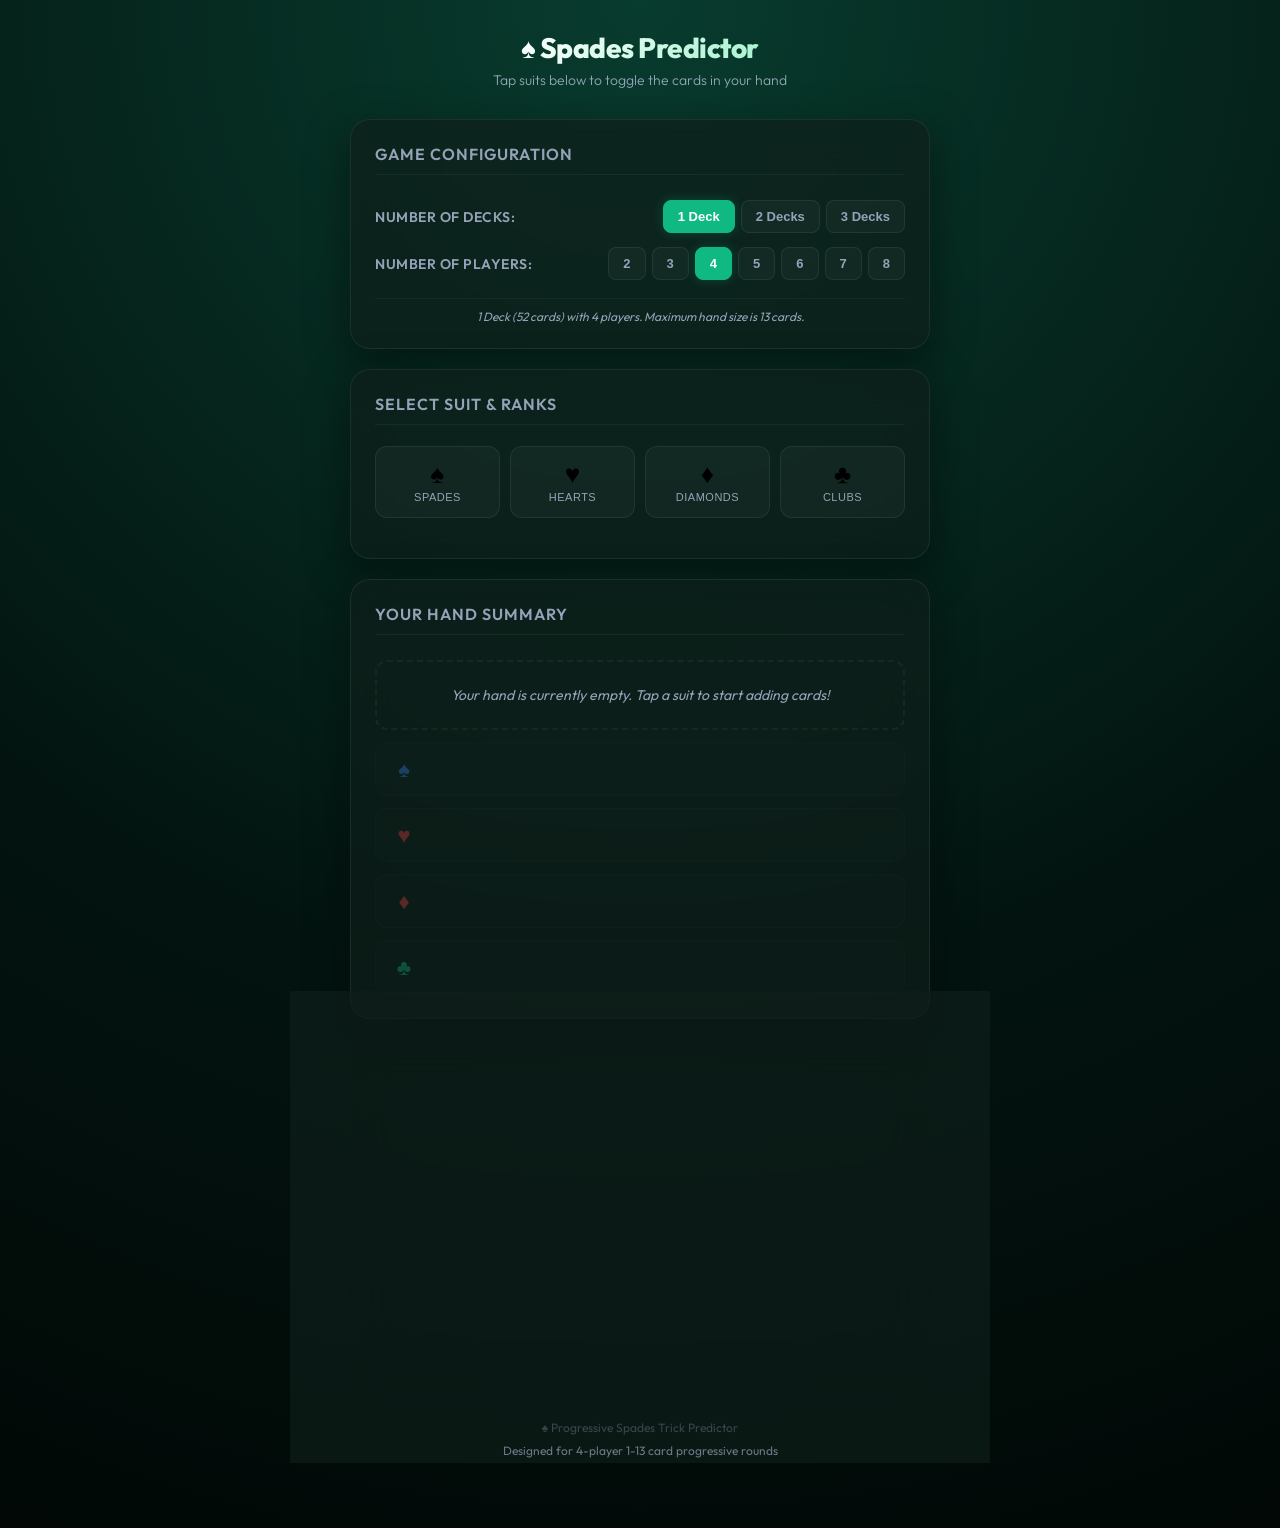
==== index.html @ edbacaac "Add multi-deck and multi-player game configuration support with dynamically scaled heuristics" ====
<!DOCTYPE html>
<html lang="en">
<head>
  <meta charset="UTF-8" />
  <meta name="viewport" content="width=device-width, initial-scale=1.0, maximum-scale=1.0, user-scalable=no" />
  <meta name="theme-color" content="#031510" />
  <title>Spades Trick Predictor</title>
  <link rel="stylesheet" href="styles.css" />
  <link rel="icon" href="data:image/svg+xml,<svg xmlns=%22http://www.w3.org/2000/svg%22 viewBox=%220 0 100 100%22><text y=%22.9em%22 font-size=%2290%22>♠️</text></svg>" />
</head>
<body>
  <main class="container">
    <header>
      <h1>♠ Spades Predictor</h1>
      <p>Tap suits below to toggle the cards in your hand</p>
    </header>

    <!-- Game Configuration Settings -->
    <section class="card-panel">
      <h2 class="panel-title">Game Configuration</h2>
      <div class="settings-panel">
        <div class="settings-row">
          <span class="settings-label">Number of Decks:</span>
          <div class="settings-pills" id="deckPills">
            <button class="settings-pill-btn active" data-decks="1">1 Deck</button>
            <button class="settings-pill-btn" data-decks="2">2 Decks</button>
            <button class="settings-pill-btn" data-decks="3">3 Decks</button>
          </div>
        </div>
        
        <div class="settings-row">
          <span class="settings-label">Number of Players:</span>
          <div class="settings-pills" id="playerPills">
            <button class="settings-pill-btn" data-players="2">2</button>
            <button class="settings-pill-btn" data-players="3">3</button>
            <button class="settings-pill-btn active" data-players="4">4</button>
            <button class="settings-pill-btn" data-players="5">5</button>
            <button class="settings-pill-btn" data-players="6">6</button>
            <button class="settings-pill-btn" data-players="7">7</button>
            <button class="settings-pill-btn" data-players="8">8</button>
          </div>
        </div>
        
        <div id="settingsInfo" class="settings-info">
          1 Deck (52 cards) with 4 players. Maximum hand size is 13 cards.
        </div>
      </div>
    </section>

    <!-- Card Input Selector Grid -->
    <section class="card-panel selector-section">
      <h2 class="panel-title">Select Suit & Ranks</h2>
      
      <!-- 4 Suit Row Buttons -->
      <div class="suit-tab-container">
        <button id="tabS" class="suit-tab-btn spade" data-suit="S" aria-label="Select Spades">
          <span class="suit-icon">♠</span>
          <span class="suit-label">Spades</span>
        </button>
        <button id="tabH" class="suit-tab-btn heart" data-suit="H" aria-label="Select Hearts">
          <span class="suit-icon">♥</span>
          <span class="suit-label">Hearts</span>
        </button>
        <button id="tabD" class="suit-tab-btn diamond" data-suit="D" aria-label="Select Diamonds">
          <span class="suit-icon">♦</span>
          <span class="suit-label">Diamonds</span>
        </button>
        <button id="tabC" class="suit-tab-btn club" data-suit="C" aria-label="Select Clubs">
          <span class="suit-icon">♣</span>
          <span class="suit-label">Clubs</span>
        </button>
      </div>

      <!-- Ranks Drawer Container -->
      <div id="ranksDrawer" class="ranks-drawer">
        <div class="drawer-info">
          <span id="activeSuitText">Configure Suit</span>
          <span>Tap ranks to toggle</span>
        </div>
        
        <!-- 13 Card Ranks Grid -->
        <div class="ranks-grid">
          <button class="rank-pill" data-rank="A">A<span class="rank-badge"></span></button>
          <button class="rank-pill" data-rank="K">K<span class="rank-badge"></span></button>
          <button class="rank-pill" data-rank="Q">Q<span class="rank-badge"></span></button>
          <button class="rank-pill" data-rank="J">J<span class="rank-badge"></span></button>
          <button class="rank-pill" data-rank="10">10<span class="rank-badge"></span></button>
          <button class="rank-pill" data-rank="9">9<span class="rank-badge"></span></button>
          <button class="rank-pill" data-rank="8">8<span class="rank-badge"></span></button>
          <button class="rank-pill" data-rank="7">7<span class="rank-badge"></span></button>
          <button class="rank-pill" data-rank="6">6<span class="rank-badge"></span></button>
          <button class="rank-pill" data-rank="5">5<span class="rank-badge"></span></button>
          <button class="rank-pill" data-rank="4">4<span class="rank-badge"></span></button>
          <button class="rank-pill" data-rank="3">3<span class="rank-badge"></span></button>
          <button class="rank-pill" data-rank="2">2<span class="rank-badge"></span></button>
          
          <!-- None / Clear Suit Button (14th Option) -->
          <button id="nonePill" class="rank-pill none-pill">Select None</button>
        </div>
      </div>
    </section>

    <!-- Hand Summary Dashboard -->
    <section class="card-panel">
      <h2 class="panel-title">Your Hand Summary</h2>
      <div id="handDashboard" class="hand-dashboard">
        <!-- Placeholder when hand is empty -->
        <div id="emptyPlaceholder" class="hand-empty-placeholder">
          Your hand is currently empty. Tap a suit to start adding cards!
        </div>
        
        <!-- Individual suit rows (hidden or structured dynamically) -->
        <div id="suitRowS" class="hand-suit-row empty hidden" data-suit="S">
          <div class="hand-suit-badge suit-S">♠</div>
          <div id="suitChipsS" class="hand-suit-chips"></div>
        </div>
        
        <div id="suitRowH" class="hand-suit-row empty hidden" data-suit="H">
          <div class="hand-suit-badge suit-H">♥</div>
          <div id="suitChipsH" class="hand-suit-chips"></div>
        </div>
        
        <div id="suitRowD" class="hand-suit-row empty hidden" data-suit="D">
          <div class="hand-suit-badge suit-D">♦</div>
          <div id="suitChipsD" class="hand-suit-chips"></div>
        </div>
        
        <div id="suitRowC" class="hand-suit-row empty hidden" data-suit="C">
          <div class="hand-suit-badge suit-C">♣</div>
          <div id="suitChipsC" class="hand-suit-chips"></div>
        </div>
      </div>
    </section>

    <!-- Dynamic Trick Prediction Panel -->
    <section class="card-panel">
      <h2 class="panel-title">Real-Time Prediction</h2>
      
      <div class="prediction-head">
        <div id="predictionCircle" class="prediction-circle">
          <div id="predTricks" class="prediction-number">—</div>
          <div class="prediction-subtext">Tricks</div>
        </div>
        
        <div class="prediction-summary">
          <span id="confidencePill" class="confidence-pill low">No Bid</span>
          <div class="stats-row">
            <span>Hand size: <strong id="handSize">0</strong></span>
            <span>Spades: <strong id="spadeCount">0</strong></span>
          </div>
        </div>
      </div>
      
      <h3 class="panel-title" style="margin-top: 10px; border-bottom: none; font-size: 14px;">Prediction Logic Breakdown</h3>
      <ul id="reasoningList" class="reasoning-list">
        <li class="empty-reason">Select cards above to calculate your expected Progressive Spades bid.</li>
      </ul>
    </section>

    <footer>
      <div>♠ Progressive Spades Trick Predictor</div>
      <div style="margin-top: 4px; opacity: 0.7;">Designed for 4-player 1-13 card progressive rounds</div>
    </footer>
  </main>

  <script src="app.js"></script>
</body>
</html>
---- styles.css ----
/* Custom Premium Typography & Visual Design System */
@import url('https://fonts.googleapis.com/css2?family=Outfit:wght@300;400;500;600;700;800&display=swap');

:root {
  /* Color Palette (Sleek Dark Velvet-Table HSL Theme) */
  --bg: #031510;
  --bg-gradient: radial-gradient(circle at top, #083c2e 0%, #031410 60%, #010806 100%);
  --card-bg: rgba(15, 30, 26, 0.7);
  --card-glow: 0 12px 40px rgba(0, 0, 0, 0.5), 0 0 30px rgba(16, 185, 129, 0.05);
  --border: rgba(255, 255, 255, 0.07);
  --border-hover: rgba(255, 255, 255, 0.15);
  --text: #f8fafc;
  --text-muted: #94a3b8;
  
  /* Brand/Suit Colors */
  --accent: #10b981; /* Glowing Emerald */
  --accent-hover: #34d399;
  
  --suit-spade: #3b82f6; /* Electric Blue for Spades */
  --suit-spade-bg: rgba(59, 130, 246, 0.15);
  --suit-spade-border: rgba(59, 130, 246, 0.3);
  
  --suit-club: #10b981; /* Neon Emerald for Clubs */
  --suit-club-bg: rgba(16, 185, 129, 0.15);
  --suit-club-border: rgba(16, 185, 129, 0.3);
  
  --suit-red: #ef4444; /* Vibrant Crimson for Hearts/Diamonds */
  --suit-red-bg: rgba(239, 68, 68, 0.15);
  --suit-red-border: rgba(239, 68, 68, 0.3);
  
  --gold: #fbbf24; /* Amber Gold for Predictions */
  --danger: #ef4444;
  
  --radius-lg: 20px;
  --radius-md: 12px;
  --radius-sm: 8px;
  
  --transition-fast: 0.15s ease;
  --transition-normal: 0.25s cubic-bezier(0.4, 0, 0.2, 1);
}

* {
  box-sizing: border-box;
  margin: 0;
  padding: 0;
}

body {
  font-family: 'Outfit', -apple-system, BlinkMacSystemFont, "Segoe UI", Roboto, sans-serif;
  background: var(--bg);
  background-image: var(--bg-gradient);
  color: var(--text);
  min-height: 100vh;
  display: flex;
  justify-content: center;
  align-items: flex-start;
  -webkit-tap-highlight-color: transparent;
  padding: 20px 10px 60px;
}

/* Base Layout Container */
.container {
  width: 100%;
  max-width: 580px;
  display: flex;
  flex-direction: column;
  gap: 20px;
}

/* Premium Header styling */
header {
  text-align: center;
  padding: 10px 0;
  display: flex;
  flex-direction: column;
  align-items: center;
  gap: 6px;
}

header h1 {
  font-size: 28px;
  font-weight: 800;
  letter-spacing: -0.5px;
  background: linear-gradient(135deg, #ffffff 0%, #a7f3d0 100%);
  -webkit-background-clip: text;
  -webkit-text-fill-color: transparent;
  display: flex;
  align-items: center;
  gap: 8px;
}

header p {
  font-size: 14px;
  color: var(--text-muted);
  font-weight: 300;
}

/* Glassmorphic Card Panel */
.card-panel {
  background: var(--card-bg);
  border: 1px solid var(--border);
  border-radius: var(--radius-lg);
  padding: 24px;
  box-shadow: var(--card-glow);
  backdrop-filter: blur(20px);
  -webkit-backdrop-filter: blur(20px);
  display: flex;
  flex-direction: column;
  gap: 20px;
  transition: border-color var(--transition-normal);
}

.card-panel:hover {
  border-color: var(--border-hover);
}

.panel-title {
  font-size: 16px;
  font-weight: 600;
  text-transform: uppercase;
  letter-spacing: 1px;
  color: var(--text-muted);
  border-bottom: 1px solid rgba(255, 255, 255, 0.05);
  padding-bottom: 10px;
  margin-bottom: 5px;
}

/* Hand Summary Dashboard */
.hand-dashboard {
  display: flex;
  flex-direction: column;
  gap: 12px;
}

.hand-empty-placeholder {
  text-align: center;
  padding: 24px;
  border: 2px dashed rgba(255, 255, 255, 0.05);
  border-radius: var(--radius-md);
  color: var(--text-muted);
  font-size: 14px;
  font-style: italic;
}

.hand-suit-row {
  display: flex;
  align-items: center;
  gap: 14px;
  padding: 8px 12px;
  background: rgba(255, 255, 255, 0.02);
  border: 1px solid rgba(255, 255, 255, 0.03);
  border-radius: var(--radius-md);
  min-height: 54px;
}

.hand-suit-row.empty {
  opacity: 0.35;
}

.hand-suit-badge {
  font-size: 22px;
  font-weight: 700;
  width: 32px;
  display: flex;
  justify-content: center;
  align-items: center;
}

.hand-suit-badge.suit-S { color: var(--suit-spade); }
.hand-suit-badge.suit-H { color: var(--suit-red); }
.hand-suit-badge.suit-D { color: var(--suit-red); }
.hand-suit-badge.suit-C { color: var(--suit-club); }

.hand-suit-chips {
  display: flex;
  flex-wrap: wrap;
  gap: 6px;
  flex: 1;
}

/* Dynamic Glowing Card Chips */
.card-chip {
  padding: 6px 10px;
  background: rgba(255, 255, 255, 0.04);
  border: 1px solid var(--border);
  color: var(--text);
  font-size: 13px;
  font-weight: 600;
  border-radius: var(--radius-sm);
  display: flex;
  align-items: center;
  gap: 4px;
  animation: popIn 0.25s cubic-bezier(0.34, 1.56, 0.64, 1);
  box-shadow: 0 2px 8px rgba(0, 0, 0, 0.2);
}

.card-chip.spade {
  background: var(--suit-spade-bg);
  border-color: var(--suit-spade-border);
  box-shadow: 0 0 10px rgba(59, 130, 246, 0.1);
}

.card-chip.club {
  background: var(--suit-club-bg);
  border-color: var(--suit-club-border);
  box-shadow: 0 0 10px rgba(16, 185, 129, 0.1);
}

.card-chip.red {
  background: var(--suit-red-bg);
  border-color: var(--suit-red-border);
  box-shadow: 0 0 10px rgba(239, 68, 68, 0.1);
}

.card-chip.red .suit-symbol {
  color: var(--suit-red);
}

.card-chip.spade .suit-symbol {
  color: var(--suit-spade);
}

.card-chip.club .suit-symbol {
  color: var(--suit-club);
}

/* Interactive Card Input Section */
.selector-section {
  display: flex;
  flex-direction: column;
  gap: 16px;
}

/* 4 Suit Selector Row */
.suit-tab-container {
  display: grid;
  grid-template-columns: repeat(4, 1fr);
  gap: 10px;
}

.suit-tab-btn {
  background: rgba(255, 255, 255, 0.03);
  border: 1px solid var(--border);
  border-radius: var(--radius-md);
  padding: 14px 0;
  cursor: pointer;
  display: flex;
  flex-direction: column;
  align-items: center;
  gap: 4px;
  transition: all var(--transition-normal);
}

.suit-tab-btn .suit-icon {
  font-size: 26px;
  line-height: 1;
}

.suit-tab-btn .suit-label {
  font-size: 11px;
  font-weight: 500;
  text-transform: uppercase;
  letter-spacing: 0.5px;
  color: var(--text-muted);
}

.suit-tab-btn:hover {
  background: rgba(255, 255, 255, 0.06);
  border-color: var(--border-hover);
  transform: translateY(-2px);
}

/* Active states for suit tabs */
.suit-tab-btn.active.spade {
  background: var(--suit-spade-bg);
  border-color: var(--suit-spade);
  box-shadow: 0 0 20px rgba(59, 130, 246, 0.2);
}
.suit-tab-btn.active.spade .suit-icon, .suit-tab-btn.active.spade .suit-label {
  color: var(--suit-spade);
}

.suit-tab-btn.active.club {
  background: var(--suit-club-bg);
  border-color: var(--suit-club);
  box-shadow: 0 0 20px rgba(16, 185, 129, 0.2);
}
.suit-tab-btn.active.club .suit-icon, .suit-tab-btn.active.club .suit-label {
  color: var(--suit-club);
}

.suit-tab-btn.active.heart, .suit-tab-btn.active.diamond {
  background: var(--suit-red-bg);
  border-color: var(--suit-red);
  box-shadow: 0 0 20px rgba(239, 68, 68, 0.2);
}
.suit-tab-btn.active.heart .suit-icon, .suit-tab-btn.active.heart .suit-label,
.suit-tab-btn.active.diamond .suit-icon, .suit-tab-btn.active.diamond .suit-label {
  color: var(--suit-red);
}

/* Ranks Grid Drawer */
.ranks-drawer {
  overflow: hidden;
  max-height: 0;
  opacity: 0;
  transition: all var(--transition-normal);
  display: flex;
  flex-direction: column;
  gap: 14px;
}

.ranks-drawer.open {
  max-height: 400px;
  opacity: 1;
  padding-top: 10px;
}

.drawer-info {
  display: flex;
  justify-content: space-between;
  align-items: center;
  font-size: 13px;
  color: var(--text-muted);
}

.drawer-info span strong {
  color: var(--text);
}

.ranks-grid {
  display: grid;
  grid-template-columns: repeat(4, 1fr);
  gap: 8px;
}

/* Rank pill styles */
.rank-pill {
  background: rgba(255, 255, 255, 0.03);
  border: 1px solid var(--border);
  color: var(--text);
  font-size: 15px;
  font-weight: 600;
  padding: 12px 0;
  border-radius: var(--radius-md);
  cursor: pointer;
  transition: all var(--transition-fast);
  display: flex;
  justify-content: center;
  align-items: center;
  user-select: none;
  position: relative;
}

.rank-pill:hover {
  background: rgba(255, 255, 255, 0.07);
  border-color: var(--border-hover);
}

.rank-pill:active {
  transform: scale(0.95);
}

/* Active states for rank selectors matching the suit colors */
.ranks-drawer.spade .rank-pill.active {
  background: var(--suit-spade);
  border-color: var(--suit-spade);
  color: #fff;
  box-shadow: 0 0 15px rgba(59, 130, 246, 0.4);
}

.ranks-drawer.club .rank-pill.active {
  background: var(--suit-club);
  border-color: var(--suit-club);
  color: #fff;
  box-shadow: 0 0 15px rgba(16, 185, 129, 0.4);
}

.ranks-drawer.heart .rank-pill.active,
.ranks-drawer.diamond .rank-pill.active {
  background: var(--suit-red);
  border-color: var(--suit-red);
  color: #fff;
  box-shadow: 0 0 15px rgba(239, 68, 68, 0.4);
}

/* Special None option style */
.rank-pill.none-pill {
  grid-column: span 4;
  background: rgba(239, 68, 68, 0.08);
  border-color: rgba(239, 68, 68, 0.2);
  color: var(--danger);
  font-size: 14px;
  font-weight: 600;
  letter-spacing: 0.5px;
}

.rank-pill.none-pill:hover {
  background: rgba(239, 68, 68, 0.15);
  border-color: var(--danger);
}

/* Trick Predictions Visuals */
.prediction-head {
  display: flex;
  align-items: center;
  justify-content: space-between;
  gap: 16px;
  padding: 10px 0;
}

.prediction-circle {
  width: 90px;
  height: 90px;
  border-radius: 50%;
  background: radial-gradient(circle, rgba(16, 185, 129, 0.15) 0%, rgba(16, 185, 129, 0.02) 100%);
  border: 2px solid var(--accent);
  display: flex;
  flex-direction: column;
  justify-content: center;
  align-items: center;
  box-shadow: 0 0 25px rgba(16, 185, 129, 0.2);
  animation: pulseGlow 3s infinite alternate;
  flex-shrink: 0;
}

.prediction-circle.has-bid {
  border-color: var(--gold);
  background: radial-gradient(circle, rgba(251, 191, 36, 0.15) 0%, rgba(251, 191, 36, 0.02) 100%);
  box-shadow: 0 0 25px rgba(251, 191, 36, 0.2);
}

.prediction-number {
  font-size: 38px;
  font-weight: 800;
  line-height: 1;
  color: var(--text);
}

.prediction-circle.has-bid .prediction-number {
  color: var(--gold);
}

.prediction-subtext {
  font-size: 10px;
  text-transform: uppercase;
  letter-spacing: 0.5px;
  color: var(--text-muted);
  margin-top: 2px;
}

.prediction-summary {
  display: flex;
  flex-direction: column;
  gap: 6px;
  flex: 1;
}

.confidence-pill {
  align-self: flex-start;
  font-size: 12px;
  font-weight: 600;
  padding: 4px 12px;
  border-radius: 999px;
  text-transform: uppercase;
  letter-spacing: 0.5px;
}

.confidence-pill.low {
  background: rgba(239, 68, 68, 0.15);
  border: 1px solid rgba(239, 68, 68, 0.3);
  color: #f87171;
}

.confidence-pill.med {
  background: rgba(251, 191, 36, 0.15);
  border: 1px solid rgba(251, 191, 36, 0.3);
  color: #fbbf24;
}

.confidence-pill.high {
  background: rgba(16, 185, 129, 0.15);
  border: 1px solid rgba(16, 185, 129, 0.3);
  color: #34d399;
}

.stats-row {
  display: flex;
  gap: 16px;
  font-size: 13px;
  color: var(--text-muted);
  margin-top: 4px;
}

.stats-row strong {
  color: var(--text);
}

/* Custom Reasoning List */
.reasoning-list {
  list-style: none;
  display: flex;
  flex-direction: column;
  gap: 8px;
  margin-top: 10px;
}

.reasoning-list li {
  font-size: 13.5px;
  line-height: 1.5;
  padding: 10px 14px;
  background: rgba(255, 255, 255, 0.02);
  border: 1px solid rgba(255, 255, 255, 0.04);
  border-left: 3px solid var(--accent);
  border-radius: var(--radius-sm);
  color: #e2e8f0;
  animation: slideIn 0.3s ease;
}

.reasoning-list li.trump-reason {
  border-left-color: var(--suit-spade);
}

.reasoning-list li.side-suit-reason {
  border-left-color: var(--suit-red);
}

.reasoning-list li.special-reason {
  border-left-color: var(--gold);
}

.reasoning-list li.empty-reason {
  border-left-color: var(--text-muted);
  color: var(--text-muted);
  font-style: italic;
  background: transparent;
  border-style: dashed;
  border-left-style: dashed;
}

/* Premium Footer */
footer {
  text-align: center;
  font-size: 12px;
  color: var(--text-muted);
  padding: 10px 0;
  display: flex;
  flex-direction: column;
  gap: 4px;
}

footer a {
  color: var(--accent);
  text-decoration: none;
}

footer a:hover {
  text-decoration: underline;
}

/* CSS Keyframe Animations */
@keyframes popIn {
  0% { transform: scale(0.85); opacity: 0; }
  100% { transform: scale(1); opacity: 1; }
}

@keyframes slideIn {
  0% { transform: translateY(8px); opacity: 0; }
  100% { transform: translateY(0); opacity: 1; }
}

@keyframes pulseGlow {
  0% { box-shadow: 0 0 15px rgba(16, 185, 129, 0.1); }
  100% { box-shadow: 0 0 30px rgba(16, 185, 129, 0.25); }
}

/* Custom Responsive Adjustments */
@media (max-width: 480px) {
  body {
    padding: 10px 5px 40px;
  }
  .card-panel {
    padding: 18px;
    gap: 16px;
  }
  header h1 {
    font-size: 24px;
  }
  .suit-tab-btn {
    padding: 10px 0;
  }
  .suit-tab-btn .suit-icon {
    font-size: 22px;
  }
  .rank-pill {
    font-size: 14px;
    padding: 10px 0;
  }
  .prediction-circle {
    width: 80px;
    height: 80px;
  }
  .prediction-number {
    font-size: 32px;
  }
}

/* --- New Phase 1 Game Settings Panel & Counter Badge Styles --- */
.settings-panel {
  display: flex;
  flex-direction: column;
  gap: 14px;
}

.settings-row {
  display: flex;
  align-items: center;
  justify-content: space-between;
  gap: 14px;
  flex-wrap: wrap;
}

.settings-label {
  font-size: 14px;
  font-weight: 600;
  color: var(--text-muted);
  text-transform: uppercase;
  letter-spacing: 0.5px;
}

.settings-pills {
  display: flex;
  gap: 6px;
}

.settings-pill-btn {
  background: rgba(255, 255, 255, 0.03);
  border: 1px solid var(--border);
  color: var(--text-muted);
  font-size: 13px;
  font-weight: 600;
  padding: 8px 14px;
  border-radius: var(--radius-sm);
  cursor: pointer;
  transition: all var(--transition-fast);
}

.settings-pill-btn:hover {
  background: rgba(255, 255, 255, 0.08);
  color: var(--text);
}

.settings-pill-btn.active {
  background: var(--accent);
  border-color: var(--accent);
  color: #fff;
  box-shadow: 0 0 12px rgba(16, 185, 129, 0.25);
}

.settings-info {
  font-size: 12px;
  color: var(--text-muted);
  font-style: italic;
  text-align: center;
  border-top: 1px solid rgba(255, 255, 255, 0.04);
  padding-top: 10px;
  margin-top: 4px;
}

/* Rank pill counter badge positioning */
.rank-badge {
  position: absolute;
  top: 4px;
  right: 4px;
  font-size: 9px;
  font-weight: 800;
  background: rgba(0, 0, 0, 0.4);
  color: #fff;
  padding: 2px 4px;
  border-radius: 4px;
  line-height: 1;
  display: none;
  border: 1px solid rgba(255, 255, 255, 0.15);
}

.rank-pill.active .rank-badge {
  display: block;
}

/* Counter indicator inside Hand chips */
.card-chip .chip-count {
  font-size: 10px;
  background: rgba(255, 255, 255, 0.2);
  color: #fff;
  padding: 1px 4px;
  border-radius: 4px;
  margin-left: 2px;
  font-weight: 800;
}
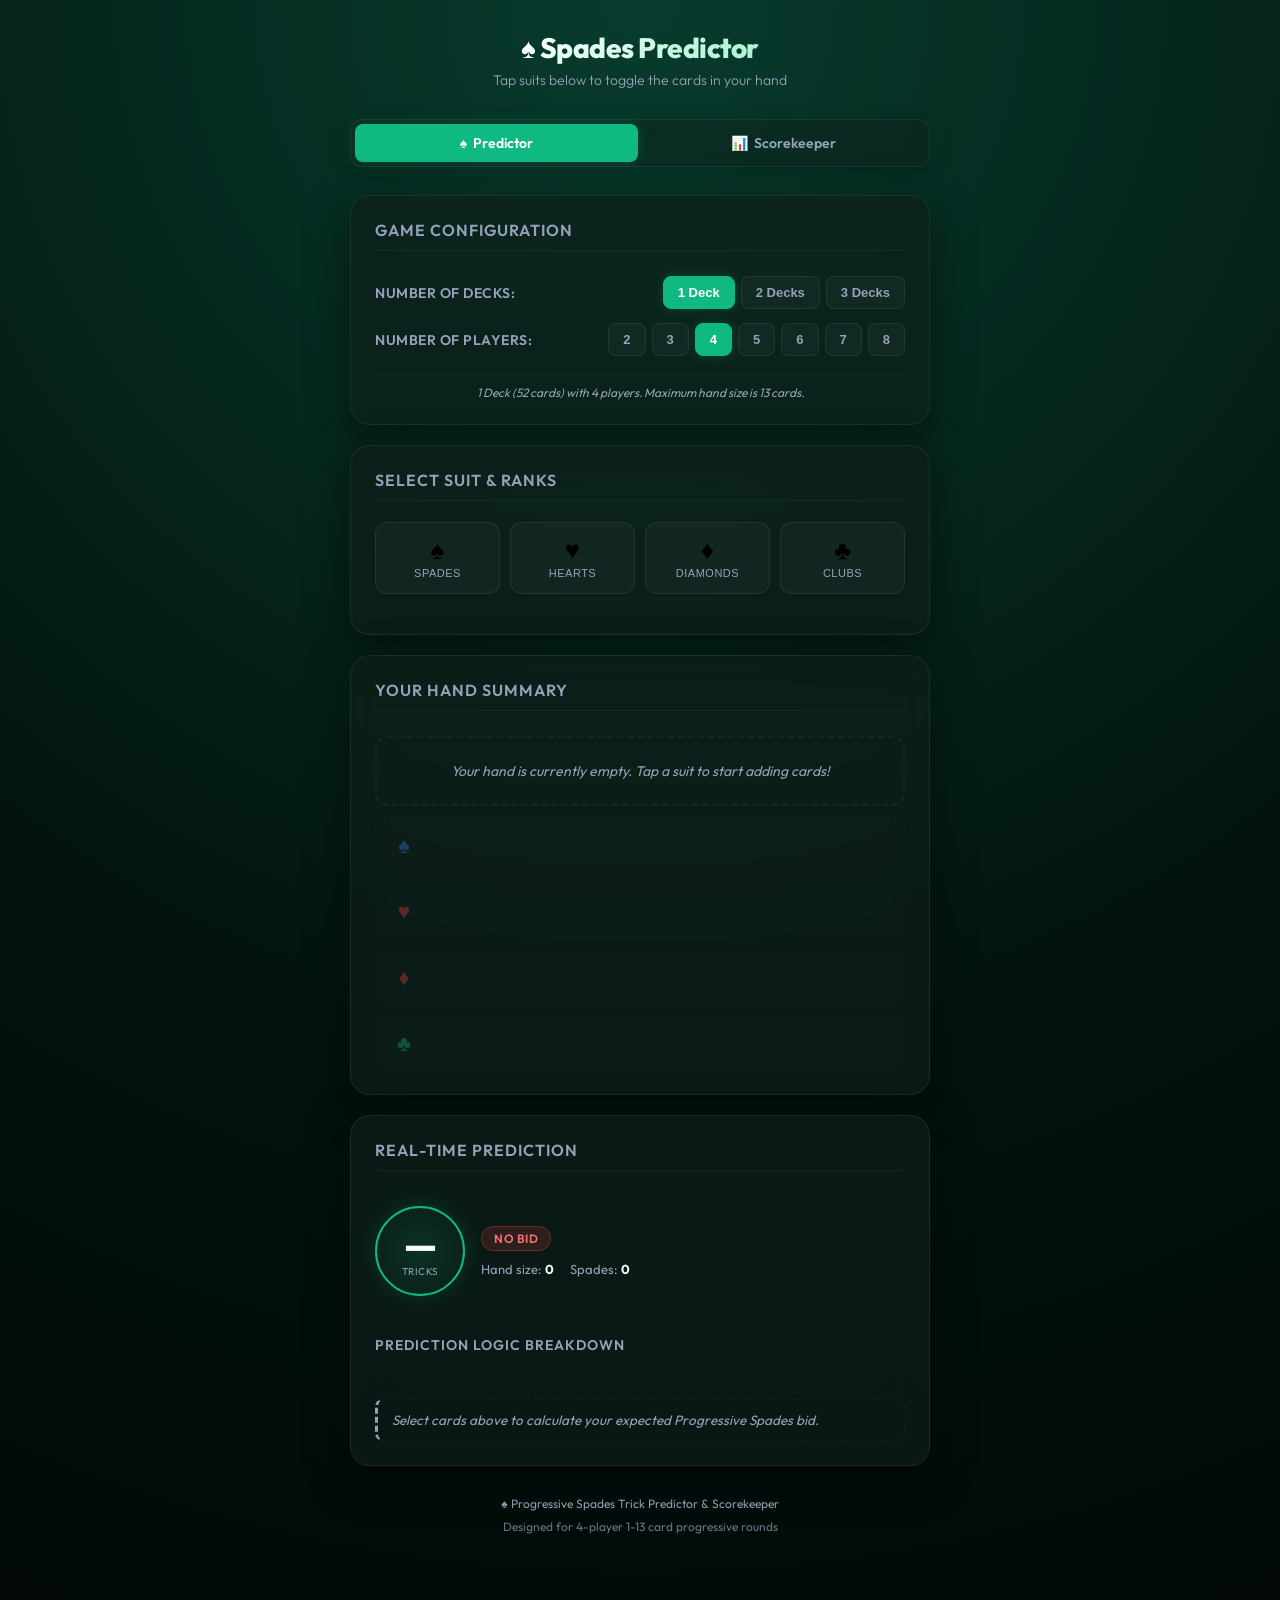
==== commit fbc8e30a: "Implement Phase 2: Add integrated Spades Scorekeeper and Tabbed Screen Navigation with rules config" ====
--- a/index.html
+++ b/index.html
@@ -15,7 +15,19 @@
       <p>Tap suits below to toggle the cards in your hand</p>
     </header>
 
-    <!-- Game Configuration Settings -->
+    <!-- Navigation Tabs Header -->
+    <nav class="nav-tabs">
+      <button id="tabPredictor" class="nav-tab-btn active" aria-label="Open Predictor">
+        <span>♠</span> Predictor
+      </button>
+      <button id="tabScorekeeper" class="nav-tab-btn" aria-label="Open Scorekeeper">
+        <span>📊</span> Scorekeeper
+      </button>
+    </nav>
+
+    <!-- Predictor Screen Wrapper -->
+    <div id="predictorScreen" class="view-screen">
+      <!-- Game Configuration Settings -->
     <section class="card-panel">
       <h2 class="panel-title">Game Configuration</h2>
       <div class="settings-panel">
@@ -156,9 +168,104 @@
         <li class="empty-reason">Select cards above to calculate your expected Progressive Spades bid.</li>
       </ul>
     </section>
+    </div> <!-- End Predictor Screen Wrapper -->
+
+    <!-- Scorekeeper Screen Wrapper -->
+    <div id="scorekeeperScreen" class="view-screen hidden">
+      <!-- 1. Total Scores Standing Banner -->
+      <section class="card-panel">
+        <h2 class="panel-title">Current Match Standings</h2>
+        <div class="scoreboard-standings">
+          <div class="standing-team team-a">
+            <span class="standing-name">Team A (Us)</span>
+            <div id="scoreTeamA" class="standing-score">0</div>
+            <span class="standing-bags">Bags: <strong id="bagsTeamA">0 / 10</strong></span>
+          </div>
+          
+          <div class="standing-team team-b">
+            <span class="standing-name">Team B (Them)</span>
+            <div id="scoreTeamB" class="standing-score">0</div>
+            <span class="standing-bags">Bags: <strong id="bagsTeamB">0 / 10</strong></span>
+          </div>
+        </div>
+      </section>
+
+      <!-- 2. Interactive Input Panel + Rules Selection -->
+      <section class="card-panel">
+        <h2 class="panel-title">Log Round Results</h2>
+        
+        <div class="settings-panel">
+          <!-- Rules config toggle -->
+          <div class="rules-toggle-container">
+            <span>Scoring Ruleset:</span>
+            <select id="rulesSelect" class="rules-select">
+              <option value="progressive">Progressive Spades (No Bag Limit, No Nil)</option>
+              <option value="standard">Standard Spades (10 Bags = -100pts, Nil = 100pts)</option>
+            </select>
+          </div>
+
+          <!-- Input fields -->
+          <div class="round-input-grid">
+            <!-- Headers -->
+            <div></div>
+            <div class="grid-header-label" style="text-align: center;">Team Bid</div>
+            <div class="grid-header-label" style="text-align: center;">Tricks Won</div>
+
+            <!-- Team A -->
+            <div class="grid-team-label team-a">Team A (Us)</div>
+            <div>
+              <input type="number" id="bidTeamA" class="form-number-input" placeholder="0" min="0" max="13" />
+            </div>
+            <div>
+              <input type="number" id="actualTeamA" class="form-number-input" placeholder="0" min="0" max="13" />
+            </div>
+
+            <!-- Team B -->
+            <div class="grid-team-label team-b">Team B (Them)</div>
+            <div>
+              <input type="number" id="bidTeamB" class="form-number-input" placeholder="0" min="0" max="13" />
+            </div>
+            <div>
+              <input type="number" id="actualTeamB" class="form-number-input" placeholder="0" min="0" max="13" />
+            </div>
+          </div>
+
+          <!-- Buttons -->
+          <div class="btn-row">
+            <button id="submitRoundBtn" class="score-btn primary">Submit Round</button>
+            <button id="resetMatchBtn" class="score-btn secondary">Reset Match</button>
+          </div>
+        </div>
+      </section>
+
+      <!-- 3. Scoreboard History Ledger -->
+      <section class="card-panel">
+        <h2 class="panel-title">Scoreboard History</h2>
+        <div class="scoreboard-table-container">
+          <table class="scoreboard-table">
+            <thead>
+              <tr>
+                <th>Round</th>
+                <th>Team A (Bid/Act)</th>
+                <th>Team A Score</th>
+                <th>Team B (Bid/Act)</th>
+                <th>Team B Score</th>
+              </tr>
+            </thead>
+            <tbody id="scoreboardBody">
+              <tr>
+                <td colspan="5" style="color: var(--text-muted); font-style: italic; padding: 20px 0;">
+                  No rounds recorded yet. Submit scores above!
+                </td>
+              </tr>
+            </tbody>
+          </table>
+        </div>
+      </section>
+    </div> <!-- End Scorekeeper Screen Wrapper -->
 
     <footer>
-      <div>♠ Progressive Spades Trick Predictor</div>
+      <div>♠ Progressive Spades Trick Predictor & Scorekeeper</div>
       <div style="margin-top: 4px; opacity: 0.7;">Designed for 4-player 1-13 card progressive rounds</div>
     </footer>
   </main>
--- a/styles.css
+++ b/styles.css
@@ -697,3 +697,300 @@
   margin-left: 2px;
   font-weight: 800;
 }
+
+/* --- Phase 2 Scorekeeper Layout & Navigation Styles --- */
+.nav-tabs {
+  display: flex;
+  background: rgba(15, 30, 26, 0.4);
+  border: 1px solid var(--border);
+  border-radius: var(--radius-md);
+  padding: 4px;
+  margin-bottom: 8px;
+  gap: 4px;
+  box-shadow: 0 4px 20px rgba(0, 0, 0, 0.2);
+}
+
+.nav-tab-btn {
+  flex: 1;
+  background: transparent;
+  border: none;
+  color: var(--text-muted);
+  font-size: 14px;
+  font-weight: 600;
+  padding: 10px 0;
+  cursor: pointer;
+  border-radius: var(--radius-sm);
+  transition: all var(--transition-fast);
+  display: flex;
+  justify-content: center;
+  align-items: center;
+  gap: 6px;
+  font-family: 'Outfit', sans-serif;
+}
+
+.nav-tab-btn:hover {
+  color: var(--text);
+  background: rgba(255, 255, 255, 0.03);
+}
+
+.nav-tab-btn.active {
+  background: var(--accent);
+  color: #fff;
+  box-shadow: 0 0 15px rgba(16, 185, 129, 0.25);
+}
+
+/* Tab screens view controllers */
+.view-screen {
+  display: flex;
+  flex-direction: column;
+  gap: 20px;
+}
+
+.view-screen.hidden {
+  display: none !important;
+}
+
+/* Scoreboard standings layout */
+.scoreboard-standings {
+  display: grid;
+  grid-template-columns: 1fr 1fr;
+  gap: 16px;
+  text-align: center;
+}
+
+.standing-team {
+  padding: 14px;
+  background: rgba(255, 255, 255, 0.02);
+  border: 1px solid rgba(255, 255, 255, 0.03);
+  border-radius: var(--radius-md);
+  display: flex;
+  flex-direction: column;
+  gap: 4px;
+  box-shadow: 0 4px 10px rgba(0, 0, 0, 0.15);
+}
+
+.standing-team.team-a {
+  border-left: 3px solid var(--suit-spade);
+}
+
+.standing-team.team-b {
+  border-left: 3px solid var(--suit-red);
+}
+
+.standing-name {
+  font-size: 12px;
+  font-weight: 700;
+  text-transform: uppercase;
+  letter-spacing: 0.8px;
+  color: var(--text-muted);
+}
+
+.standing-score {
+  font-size: 34px;
+  font-weight: 800;
+  line-height: 1;
+  margin: 6px 0;
+}
+
+.standing-team.team-a .standing-score {
+  color: var(--suit-spade);
+  text-shadow: 0 0 15px rgba(59, 130, 246, 0.2);
+}
+
+.standing-team.team-b .standing-score {
+  color: var(--suit-red);
+  text-shadow: 0 0 15px rgba(239, 68, 68, 0.2);
+}
+
+.standing-bags {
+  font-size: 11px;
+  color: var(--text-muted);
+  font-weight: 500;
+}
+
+.standing-bags strong {
+  color: var(--gold);
+}
+
+/* Round input forms */
+.round-input-grid {
+  display: grid;
+  grid-template-columns: 1.2fr 1fr 1fr;
+  gap: 10px 14px;
+  align-items: center;
+}
+
+.grid-header-label {
+  font-size: 11px;
+  font-weight: 700;
+  text-transform: uppercase;
+  letter-spacing: 0.5px;
+  color: var(--text-muted);
+  padding-bottom: 4px;
+  border-bottom: 1px solid rgba(255, 255, 255, 0.05);
+}
+
+.grid-team-label {
+  font-size: 14px;
+  font-weight: 600;
+}
+
+.grid-team-label.team-a { color: var(--suit-spade); }
+.grid-team-label.team-b { color: var(--suit-red); }
+
+.form-number-input {
+  width: 100%;
+  background: rgba(255, 255, 255, 0.02);
+  border: 1px solid var(--border);
+  color: var(--text);
+  font-size: 15px;
+  font-weight: 600;
+  padding: 8px;
+  border-radius: var(--radius-sm);
+  text-align: center;
+  outline: none;
+  font-family: 'Outfit', sans-serif;
+  transition: all var(--transition-fast);
+}
+
+.form-number-input:focus {
+  border-color: var(--accent);
+  background: rgba(16, 185, 129, 0.05);
+  box-shadow: 0 0 10px rgba(16, 185, 129, 0.15);
+}
+
+/* Rule config checkbox layouts */
+.rules-toggle-container {
+  display: flex;
+  justify-content: space-between;
+  align-items: center;
+  background: rgba(255, 255, 255, 0.01);
+  border: 1px solid rgba(255, 255, 255, 0.03);
+  padding: 10px 14px;
+  border-radius: var(--radius-md);
+  font-size: 13.5px;
+}
+
+.rules-select {
+  background: rgba(15, 30, 26, 0.85);
+  border: 1px solid var(--border);
+  color: var(--text);
+  padding: 6px 10px;
+  font-size: 12px;
+  font-weight: 600;
+  border-radius: var(--radius-sm);
+  outline: none;
+  cursor: pointer;
+  font-family: 'Outfit', sans-serif;
+}
+
+/* Action button rows */
+.btn-row {
+  display: flex;
+  gap: 10px;
+  margin-top: 6px;
+}
+
+.score-btn {
+  flex: 1;
+  border: none;
+  border-radius: var(--radius-md);
+  padding: 12px 0;
+  font-size: 14px;
+  font-weight: 700;
+  cursor: pointer;
+  font-family: 'Outfit', sans-serif;
+  transition: all var(--transition-fast);
+}
+
+.score-btn.primary {
+  background: var(--accent);
+  color: #fff;
+  box-shadow: 0 4px 15px rgba(16, 185, 129, 0.2);
+}
+
+.score-btn.primary:hover {
+  background: var(--accent-hover);
+  transform: translateY(-1px);
+}
+
+.score-btn.secondary {
+  background: rgba(255, 255, 255, 0.03);
+  border: 1px solid var(--border);
+  color: var(--text-muted);
+}
+
+.score-btn.secondary:hover {
+  background: rgba(255, 255, 255, 0.06);
+  color: var(--text);
+}
+
+.score-btn:active {
+  transform: scale(0.985);
+}
+
+/* Scrollable Scoreboard Ledger Table */
+.scoreboard-table-container {
+  overflow-x: auto;
+  border: 1px solid var(--border);
+  border-radius: var(--radius-md);
+  background: rgba(0, 0, 0, 0.15);
+}
+
+.scoreboard-table {
+  width: 100%;
+  border-collapse: collapse;
+  font-size: 13px;
+  text-align: center;
+  min-width: 440px;
+}
+
+.scoreboard-table th {
+  background: rgba(255, 255, 255, 0.02);
+  color: var(--text-muted);
+  font-weight: 600;
+  font-size: 11px;
+  text-transform: uppercase;
+  letter-spacing: 0.5px;
+  padding: 10px 6px;
+  border-bottom: 1px solid var(--border);
+}
+
+.scoreboard-table td {
+  padding: 10px 6px;
+  border-bottom: 1px solid rgba(255, 255, 255, 0.03);
+  color: var(--text);
+}
+
+.scoreboard-table tr:last-child td {
+  border-bottom: none;
+}
+
+.scoreboard-table tr:hover td {
+  background: rgba(255, 255, 255, 0.01);
+}
+
+.scoreboard-table td.score-success {
+  color: #34d399; /* Neon Emerald for Win */
+  font-weight: 700;
+}
+
+.scoreboard-table td.score-fail {
+  color: #f87171; /* Neon Red for Set */
+  font-weight: 700;
+}
+
+.scoreboard-table td.score-bags {
+  font-size: 10px;
+  color: var(--gold);
+  font-weight: 600;
+}
+
+/* responsive grid adjustments for scoreboard standings */
+@media (max-width: 400px) {
+  .scoreboard-standings {
+    grid-template-columns: 1fr;
+    gap: 10px;
+  }
+}
+
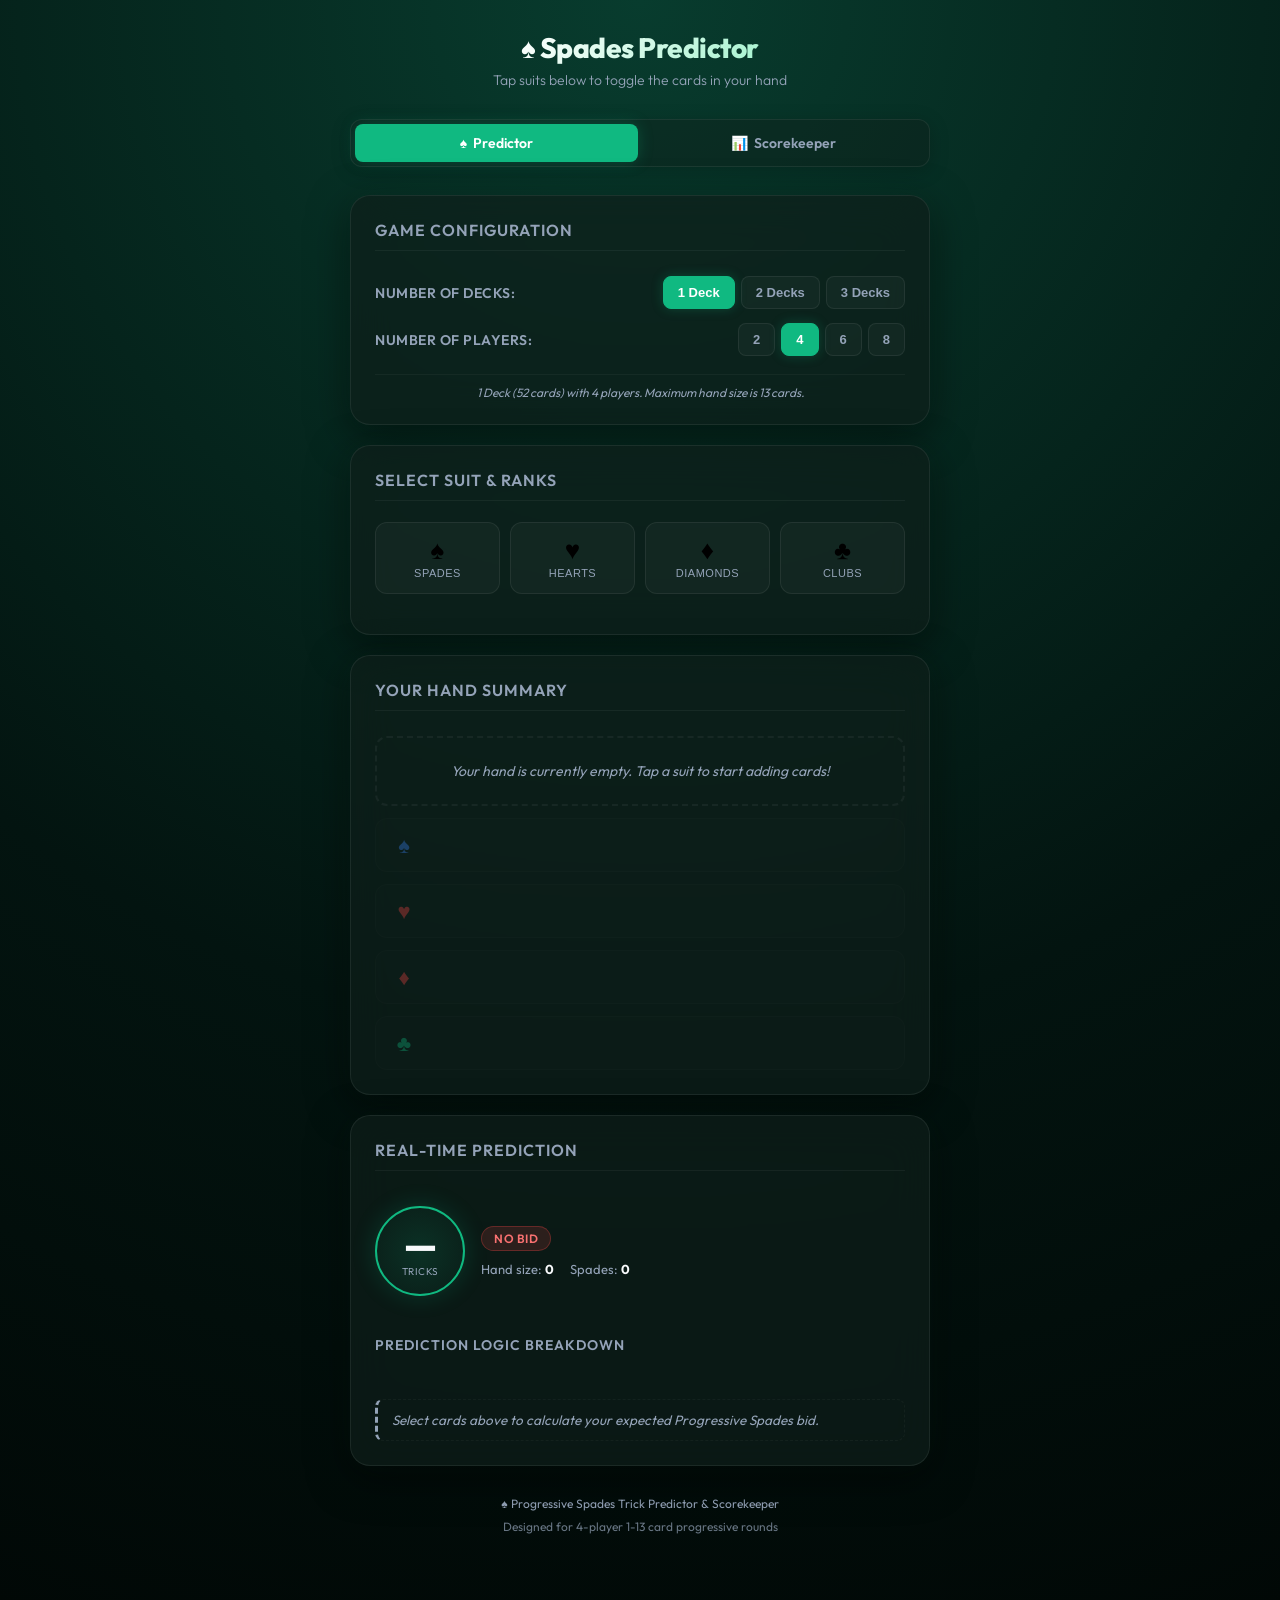
==== commit a0c71a85: "Config: Restrict player count configurations to only even numbers (2, 4, 6, 8) as requested" ====
--- a/index.html
+++ b/index.html
@@ -44,11 +44,8 @@
           <span class="settings-label">Number of Players:</span>
           <div class="settings-pills" id="playerPills">
             <button class="settings-pill-btn" data-players="2">2</button>
-            <button class="settings-pill-btn" data-players="3">3</button>
             <button class="settings-pill-btn active" data-players="4">4</button>
-            <button class="settings-pill-btn" data-players="5">5</button>
             <button class="settings-pill-btn" data-players="6">6</button>
-            <button class="settings-pill-btn" data-players="7">7</button>
             <button class="settings-pill-btn" data-players="8">8</button>
           </div>
         </div>
@@ -177,13 +174,13 @@
         <h2 class="panel-title">Current Match Standings</h2>
         <div class="scoreboard-standings">
           <div class="standing-team team-a">
-            <span class="standing-name">Team A (Us)</span>
+            <input type="text" id="teamANameInput" class="standing-name-input" value="Team A" placeholder="Edit Team A" autocomplete="off" spellcheck="false" aria-label="Team A Name" />
             <div id="scoreTeamA" class="standing-score">0</div>
             <span class="standing-bags">Bags: <strong id="bagsTeamA">0 / 10</strong></span>
           </div>
           
           <div class="standing-team team-b">
-            <span class="standing-name">Team B (Them)</span>
+            <input type="text" id="teamBNameInput" class="standing-name-input" value="Team B" placeholder="Edit Team B" autocomplete="off" spellcheck="false" aria-label="Team B Name" />
             <div id="scoreTeamB" class="standing-score">0</div>
             <span class="standing-bags">Bags: <strong id="bagsTeamB">0 / 10</strong></span>
           </div>
@@ -212,7 +209,7 @@
             <div class="grid-header-label" style="text-align: center;">Tricks Won</div>
 
             <!-- Team A -->
-            <div class="grid-team-label team-a">Team A (Us)</div>
+            <div class="grid-team-label team-a" id="labelTeamA">Team A</div>
             <div>
               <input type="number" id="bidTeamA" class="form-number-input" placeholder="0" min="0" max="13" />
             </div>
@@ -221,7 +218,7 @@
             </div>
 
             <!-- Team B -->
-            <div class="grid-team-label team-b">Team B (Them)</div>
+            <div class="grid-team-label team-b" id="labelTeamB">Team B</div>
             <div>
               <input type="number" id="bidTeamB" class="form-number-input" placeholder="0" min="0" max="13" />
             </div>
@@ -246,10 +243,10 @@
             <thead>
               <tr>
                 <th>Round</th>
-                <th>Team A (Bid/Act)</th>
-                <th>Team A Score</th>
-                <th>Team B (Bid/Act)</th>
-                <th>Team B Score</th>
+                <th id="headerTeamA">Team A (Bid/Act)</th>
+                <th id="headerScoreA">Team A Score</th>
+                <th id="headerTeamB">Team B (Bid/Act)</th>
+                <th id="headerScoreB">Team B Score</th>
               </tr>
             </thead>
             <tbody id="scoreboardBody">
--- a/styles.css
+++ b/styles.css
@@ -994,3 +994,25 @@
   }
 }
 
+/* Inline editable team name input styles */
+.standing-name-input {
+  font-size: 12px;
+  font-weight: 700;
+  text-transform: uppercase;
+  letter-spacing: 0.8px;
+  color: var(--text-muted);
+  background: transparent;
+  border: none;
+  border-bottom: 1px dashed transparent;
+  text-align: center;
+  width: 100%;
+  outline: none;
+  cursor: pointer;
+  font-family: 'Outfit', sans-serif;
+  transition: all var(--transition-fast);
+}
+
+.standing-name-input:hover, .standing-name-input:focus {
+  border-bottom-color: rgba(255, 255, 255, 0.15);
+  color: var(--text);
+}
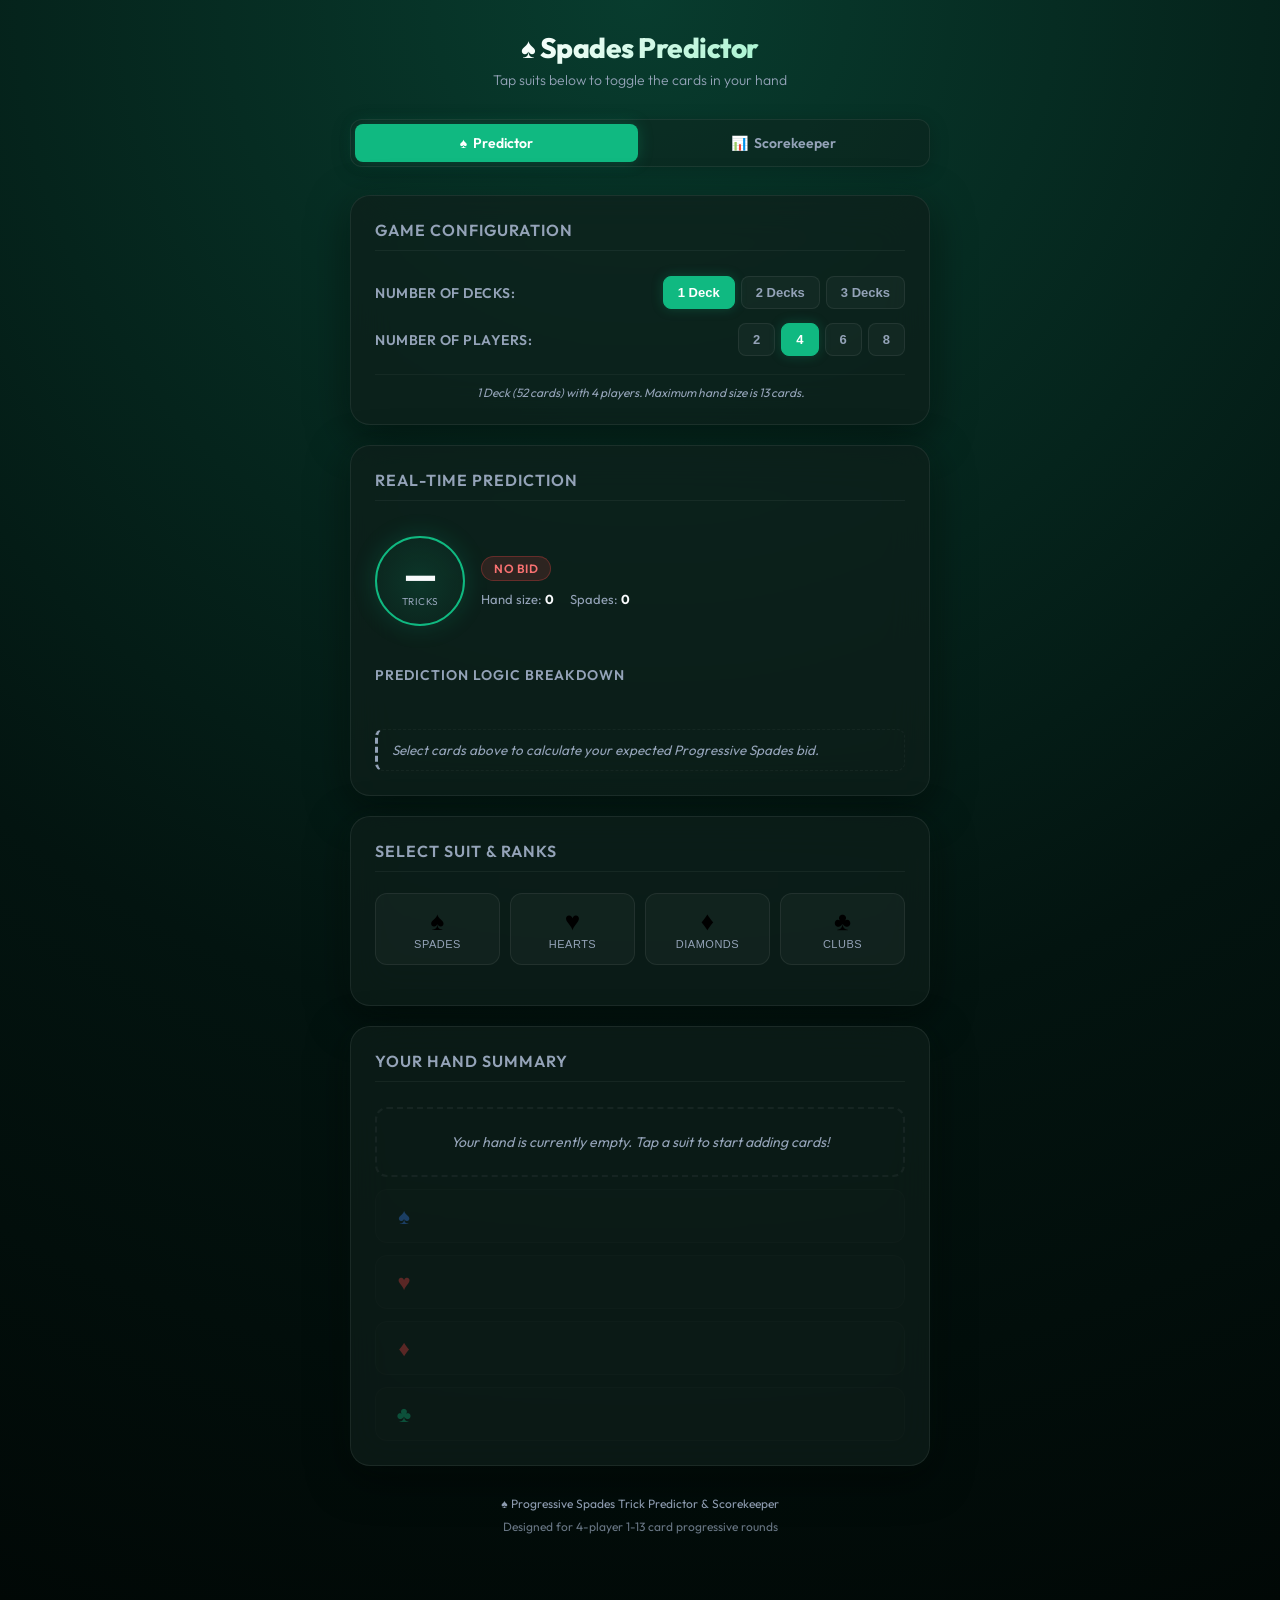
==== commit f21b1dd7: "Layout: Reorder Predictor Screen to show Game Config, Real-Time Prediction, Select Suit, and Hand Su" ====
--- a/index.html
+++ b/index.html
@@ -54,6 +54,31 @@
           1 Deck (52 cards) with 4 players. Maximum hand size is 13 cards.
         </div>
       </div>
+    </section>
+
+    <!-- Dynamic Trick Prediction Panel -->
+    <section class="card-panel">
+      <h2 class="panel-title">Real-Time Prediction</h2>
+      
+      <div class="prediction-head">
+        <div id="predictionCircle" class="prediction-circle">
+          <div id="predTricks" class="prediction-number">—</div>
+          <div class="prediction-subtext">Tricks</div>
+        </div>
+        
+        <div class="prediction-summary">
+          <span id="confidencePill" class="confidence-pill low">No Bid</span>
+          <div class="stats-row">
+            <span>Hand size: <strong id="handSize">0</strong></span>
+            <span>Spades: <strong id="spadeCount">0</strong></span>
+          </div>
+        </div>
+      </div>
+      
+      <h3 class="panel-title" style="margin-top: 10px; border-bottom: none; font-size: 14px;">Prediction Logic Breakdown</h3>
+      <ul id="reasoningList" class="reasoning-list">
+        <li class="empty-reason">Select cards above to calculate your expected Progressive Spades bid.</li>
+      </ul>
     </section>
 
     <!-- Card Input Selector Grid -->
@@ -139,31 +164,6 @@
           <div id="suitChipsC" class="hand-suit-chips"></div>
         </div>
       </div>
-    </section>
-
-    <!-- Dynamic Trick Prediction Panel -->
-    <section class="card-panel">
-      <h2 class="panel-title">Real-Time Prediction</h2>
-      
-      <div class="prediction-head">
-        <div id="predictionCircle" class="prediction-circle">
-          <div id="predTricks" class="prediction-number">—</div>
-          <div class="prediction-subtext">Tricks</div>
-        </div>
-        
-        <div class="prediction-summary">
-          <span id="confidencePill" class="confidence-pill low">No Bid</span>
-          <div class="stats-row">
-            <span>Hand size: <strong id="handSize">0</strong></span>
-            <span>Spades: <strong id="spadeCount">0</strong></span>
-          </div>
-        </div>
-      </div>
-      
-      <h3 class="panel-title" style="margin-top: 10px; border-bottom: none; font-size: 14px;">Prediction Logic Breakdown</h3>
-      <ul id="reasoningList" class="reasoning-list">
-        <li class="empty-reason">Select cards above to calculate your expected Progressive Spades bid.</li>
-      </ul>
     </section>
     </div> <!-- End Predictor Screen Wrapper -->
 
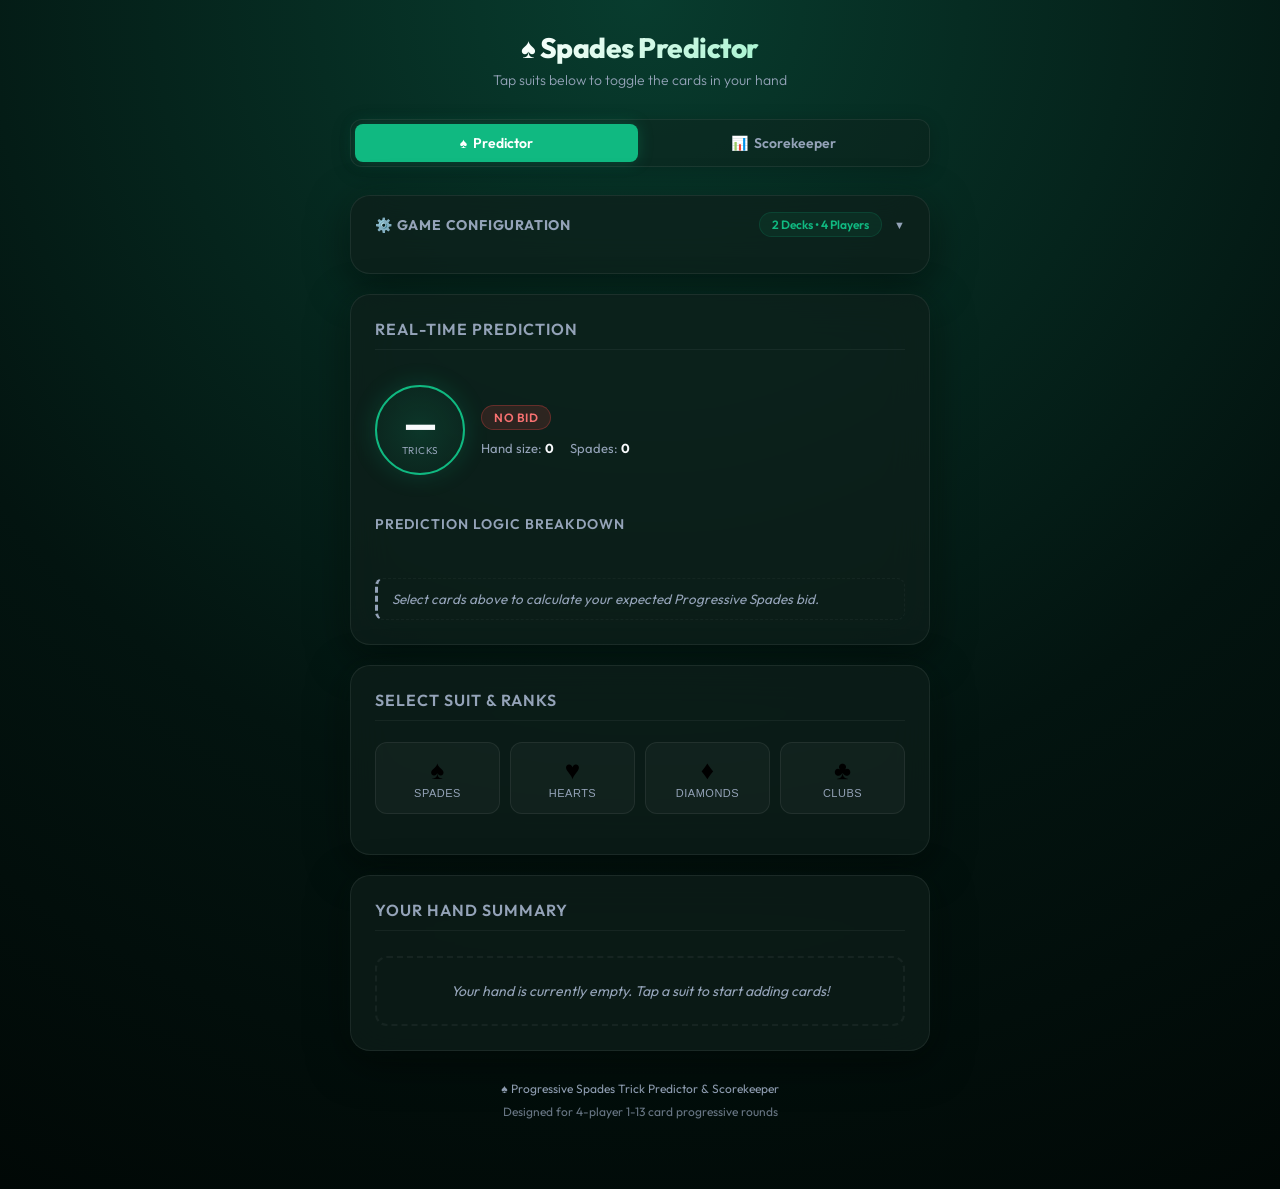
==== commit 6b23c72c: "Add collapsible Game Configuration settings bar defaulting to 2 decks and 4 players" ====
--- a/index.html
+++ b/index.html
@@ -28,33 +28,40 @@
     <!-- Predictor Screen Wrapper -->
     <div id="predictorScreen" class="view-screen">
       <!-- Game Configuration Settings -->
-    <section class="card-panel">
-      <h2 class="panel-title">Game Configuration</h2>
-      <div class="settings-panel">
-        <div class="settings-row">
-          <span class="settings-label">Number of Decks:</span>
-          <div class="settings-pills" id="deckPills">
-            <button class="settings-pill-btn active" data-decks="1">1 Deck</button>
-            <button class="settings-pill-btn" data-decks="2">2 Decks</button>
-            <button class="settings-pill-btn" data-decks="3">3 Decks</button>
-          </div>
-        </div>
-        
-        <div class="settings-row">
-          <span class="settings-label">Number of Players:</span>
-          <div class="settings-pills" id="playerPills">
-            <button class="settings-pill-btn" data-players="2">2</button>
-            <button class="settings-pill-btn active" data-players="4">4</button>
-            <button class="settings-pill-btn" data-players="6">6</button>
-            <button class="settings-pill-btn" data-players="8">8</button>
-          </div>
-        </div>
-        
-        <div id="settingsInfo" class="settings-info">
-          1 Deck (52 cards) with 4 players. Maximum hand size is 13 cards.
-        </div>
-      </div>
-    </section>
+      <section id="configPanel" class="card-panel card-panel-config">
+        <div id="configHeader" class="config-header">
+          <div class="config-header-title">⚙️ Game Configuration</div>
+          <div id="configHeaderSummary" class="config-header-summary">2 Decks • 4 Players</div>
+          <div class="config-toggle-arrow">▼</div>
+        </div>
+        
+        <div id="configDrawer" class="config-drawer">
+          <div class="settings-panel" style="margin-top: 10px;">
+            <div class="settings-row">
+              <span class="settings-label">Number of Decks:</span>
+              <div class="settings-pills" id="deckPills">
+                <button class="settings-pill-btn" data-decks="1">1 Deck</button>
+                <button class="settings-pill-btn active" data-decks="2">2 Decks</button>
+                <button class="settings-pill-btn" data-decks="3">3 Decks</button>
+              </div>
+            </div>
+            
+            <div class="settings-row">
+              <span class="settings-label">Number of Players:</span>
+              <div class="settings-pills" id="playerPills">
+                <button class="settings-pill-btn" data-players="2">2</button>
+                <button class="settings-pill-btn active" data-players="4">4</button>
+                <button class="settings-pill-btn" data-players="6">6</button>
+                <button class="settings-pill-btn" data-players="8">8</button>
+              </div>
+            </div>
+            
+            <div id="settingsInfo" class="settings-info">
+              2 Decks (104 cards) with 4 players. Maximum hand size is 13 cards.
+            </div>
+          </div>
+        </div>
+      </section>
 
     <!-- Dynamic Trick Prediction Panel -->
     <section class="card-panel">
--- a/styles.css
+++ b/styles.css
@@ -45,6 +45,10 @@
   padding: 0;
 }
 
+.hidden {
+  display: none !important;
+}
+
 body {
   font-family: 'Outfit', -apple-system, BlinkMacSystemFont, "Segoe UI", Roboto, sans-serif;
   background: var(--bg);
@@ -1016,3 +1020,96 @@
   border-bottom-color: rgba(255, 255, 255, 0.15);
   color: var(--text);
 }
+
+/* --- Collapsible Game Configuration Panel Accordion Styles --- */
+.config-header {
+  display: flex;
+  justify-content: space-between;
+  align-items: center;
+  cursor: pointer;
+  user-select: none;
+  transition: padding var(--transition-normal);
+}
+
+.config-header-title {
+  font-size: 14px;
+  font-weight: 700;
+  display: flex;
+  align-items: center;
+  gap: 8px;
+  color: var(--text-muted);
+  text-transform: uppercase;
+  letter-spacing: 0.8px;
+}
+
+.config-header-summary {
+  font-size: 12px;
+  font-weight: 600;
+  color: var(--accent);
+  background: rgba(16, 185, 129, 0.08);
+  padding: 4px 12px;
+  border-radius: 999px;
+  display: inline-flex;
+  align-items: center;
+  gap: 6px;
+  border: 1px solid rgba(16, 185, 129, 0.15);
+  margin-left: auto;
+  margin-right: 12px;
+  font-family: 'Outfit', sans-serif;
+  transition: all var(--transition-fast);
+}
+
+.config-header:hover .config-header-summary {
+  background: rgba(16, 185, 129, 0.15);
+  color: var(--accent-hover);
+  border-color: rgba(16, 185, 129, 0.3);
+}
+
+.config-toggle-arrow {
+  font-size: 11px;
+  color: var(--text-muted);
+  transition: transform var(--transition-normal);
+}
+
+/* Accordion expanded transitions */
+.card-panel-config {
+  padding: 16px 24px;
+}
+
+.card-panel-config.expanded {
+  padding-bottom: 24px;
+}
+
+.card-panel-config.expanded .config-header {
+  border-bottom: 1px solid rgba(255, 255, 255, 0.05);
+  padding-bottom: 12px;
+  margin-bottom: 14px;
+}
+
+.card-panel-config.expanded .config-toggle-arrow {
+  transform: rotate(180deg);
+  color: var(--text);
+}
+
+.config-drawer {
+  max-height: 0;
+  overflow: hidden;
+  opacity: 0;
+  transition: max-height var(--transition-normal), opacity var(--transition-normal);
+}
+
+.card-panel-config.expanded .config-drawer {
+  max-height: 250px;
+  opacity: 1;
+}
+
+@media (max-width: 480px) {
+  .card-panel-config {
+    padding: 12px 18px;
+  }
+  .config-header-summary {
+    font-size: 11px;
+    padding: 2px 8px;
+    margin-right: 8px;
+  }
+}
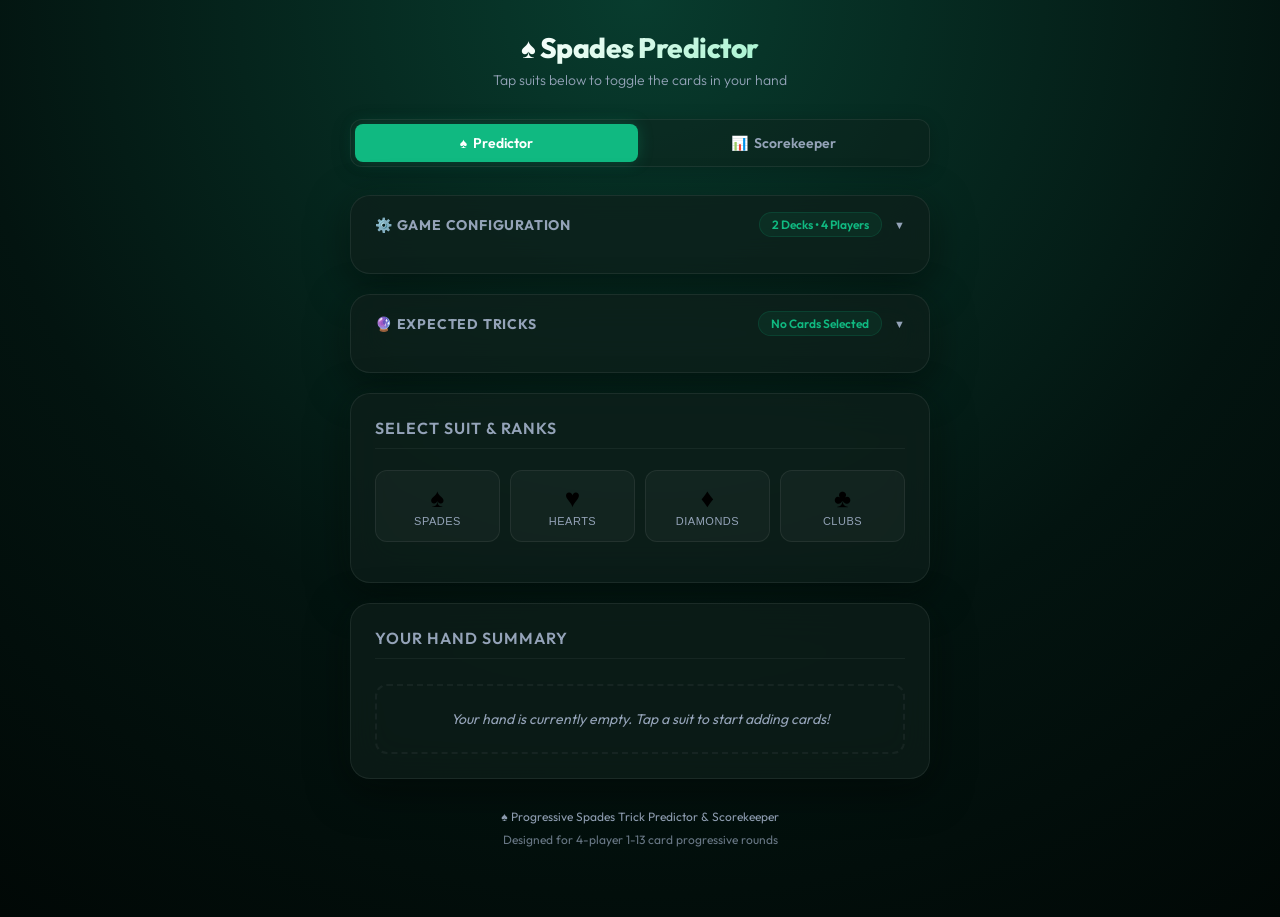
==== commit 8f147ee0: "Add collapsible Real-Time Prediction panel with interactive summary badges" ====
--- a/index.html
+++ b/index.html
@@ -28,7 +28,7 @@
     <!-- Predictor Screen Wrapper -->
     <div id="predictorScreen" class="view-screen">
       <!-- Game Configuration Settings -->
-      <section id="configPanel" class="card-panel card-panel-config">
+      <section id="configPanel" class="card-panel card-panel-collapsible">
         <div id="configHeader" class="config-header">
           <div class="config-header-title">⚙️ Game Configuration</div>
           <div id="configHeaderSummary" class="config-header-summary">2 Decks • 4 Players</div>
@@ -63,30 +63,36 @@
         </div>
       </section>
 
-    <!-- Dynamic Trick Prediction Panel -->
-    <section class="card-panel">
-      <h2 class="panel-title">Real-Time Prediction</h2>
-      
-      <div class="prediction-head">
-        <div id="predictionCircle" class="prediction-circle">
-          <div id="predTricks" class="prediction-number">—</div>
-          <div class="prediction-subtext">Tricks</div>
-        </div>
-        
-        <div class="prediction-summary">
-          <span id="confidencePill" class="confidence-pill low">No Bid</span>
-          <div class="stats-row">
-            <span>Hand size: <strong id="handSize">0</strong></span>
-            <span>Spades: <strong id="spadeCount">0</strong></span>
-          </div>
-        </div>
-      </div>
-      
-      <h3 class="panel-title" style="margin-top: 10px; border-bottom: none; font-size: 14px;">Prediction Logic Breakdown</h3>
-      <ul id="reasoningList" class="reasoning-list">
-        <li class="empty-reason">Select cards above to calculate your expected Progressive Spades bid.</li>
-      </ul>
-    </section>
+      <!-- Dynamic Trick Prediction Panel -->
+      <section id="predictionPanel" class="card-panel card-panel-collapsible">
+        <div id="predictionHeader" class="config-header">
+          <div class="config-header-title">🔮 Expected Tricks</div>
+          <div id="predictionHeaderSummary" class="config-header-summary">No Cards Selected</div>
+          <div class="config-toggle-arrow">▼</div>
+        </div>
+        
+        <div id="predictionDrawer" class="config-drawer">
+          <div class="prediction-head" style="margin-top: 14px;">
+            <div id="predictionCircle" class="prediction-circle">
+              <div id="predTricks" class="prediction-number">—</div>
+              <div class="prediction-subtext">Tricks</div>
+            </div>
+            
+            <div class="prediction-summary">
+              <span id="confidencePill" class="confidence-pill low">No Bid</span>
+              <div class="stats-row">
+                <span>Hand size: <strong id="handSize">0</strong></span>
+                <span>Spades: <strong id="spadeCount">0</strong></span>
+              </div>
+            </div>
+          </div>
+          
+          <h3 class="panel-title" style="margin-top: 14px; border-bottom: none; font-size: 14px;">Prediction Logic Breakdown</h3>
+          <ul id="reasoningList" class="reasoning-list">
+            <li class="empty-reason">Select cards above to calculate your expected Progressive Spades bid.</li>
+          </ul>
+        </div>
+      </section>
 
     <!-- Card Input Selector Grid -->
     <section class="card-panel selector-section">
--- a/styles.css
+++ b/styles.css
@@ -1072,21 +1072,21 @@
 }
 
 /* Accordion expanded transitions */
-.card-panel-config {
+.card-panel-collapsible {
   padding: 16px 24px;
 }
 
-.card-panel-config.expanded {
+.card-panel-collapsible.expanded {
   padding-bottom: 24px;
 }
 
-.card-panel-config.expanded .config-header {
+.card-panel-collapsible.expanded .config-header {
   border-bottom: 1px solid rgba(255, 255, 255, 0.05);
   padding-bottom: 12px;
   margin-bottom: 14px;
 }
 
-.card-panel-config.expanded .config-toggle-arrow {
+.card-panel-collapsible.expanded .config-toggle-arrow {
   transform: rotate(180deg);
   color: var(--text);
 }
@@ -1098,13 +1098,13 @@
   transition: max-height var(--transition-normal), opacity var(--transition-normal);
 }
 
-.card-panel-config.expanded .config-drawer {
-  max-height: 250px;
+.card-panel-collapsible.expanded .config-drawer {
+  max-height: 800px; /* High ceiling to fit detailed reasoning lists */
   opacity: 1;
 }
 
 @media (max-width: 480px) {
-  .card-panel-config {
+  .card-panel-collapsible {
     padding: 12px 18px;
   }
   .config-header-summary {
